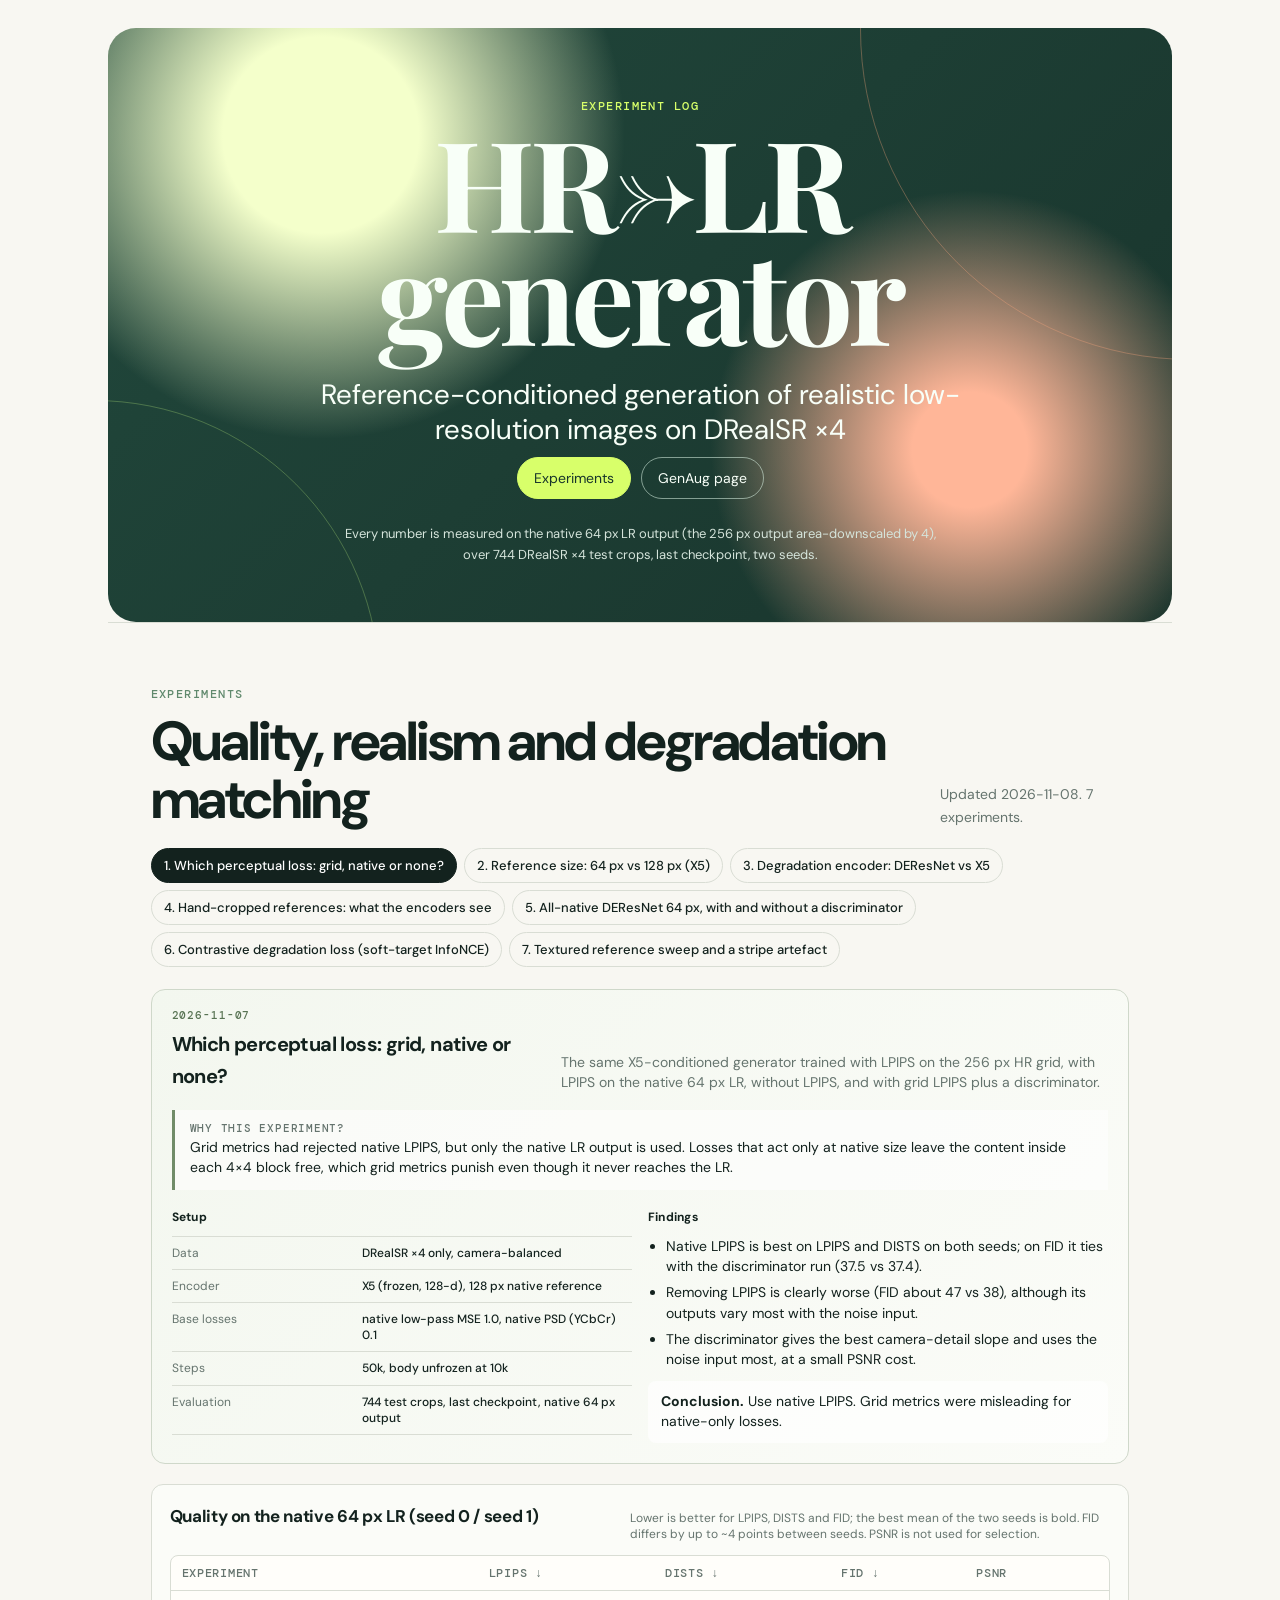
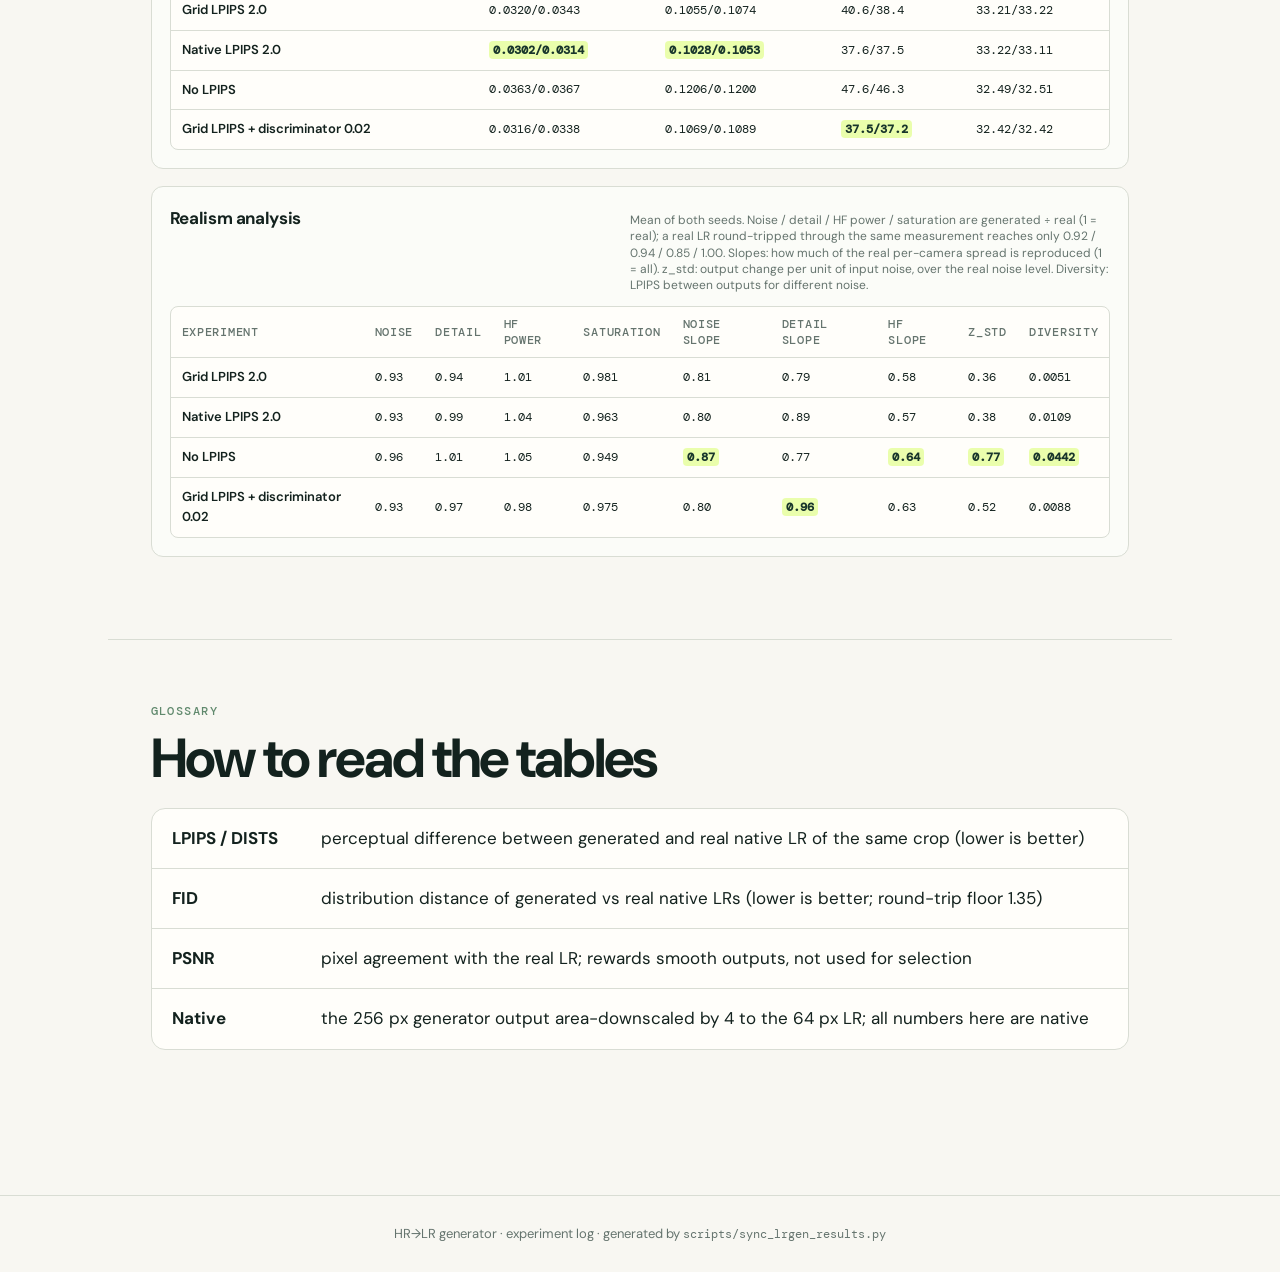
==== lrgen.html @ 0b450089 "Add HR->LR generator experiment log page lrgen.html lists seven lr_generation experiments (perceptua" ====
<!doctype html>
<html lang="en">
  <head>
    <meta charset="utf-8">
    <meta name="viewport" content="width=device-width, initial-scale=1">
    <meta name="description" content="Experiment log of the HR-to-LR degradation generator: native-resolution quality, realism and degradation-matching results.">
    <title>HR→LR Experiment Log</title>
    <link rel="stylesheet" href="assets/site.css">
    <link rel="stylesheet" href="assets/lrgen/lrgen.css">
  </head>
  <body>
    <main>
      <section class="hero lrgen-hero">
        <p class="eyebrow">EXPERIMENT LOG</p>
        <h1>HR→LR generator</h1>
        <p class="subtitle">Reference-conditioned generation of realistic low-resolution images on DRealSR ×4</p>
        <div class="actions">
          <a class="button primary" href="#log">Experiments</a>
          <a class="button" href="index.html">GenAug page</a>
        </div>
        <p class="preview-note">Every number is measured on the native 64 px LR output (the 256 px output area-downscaled by 4), over 744 DRealSR ×4 test crops, last checkpoint, two seeds.</p>
      </section>

      <section id="log" class="content-section">
        <div class="section-heading">
          <div>
            <p class="section-label">Experiments</p>
            <h2>Quality, realism and degradation matching</h2>
          </div>
          <p id="generated" class="caption"></p>
        </div>
        <div id="experiment-nav" class="chip-group lrgen-nav" role="tablist" aria-label="Experiments"></div>
        <div id="experiment" aria-live="polite"><p class="loading">Loading experiments…</p></div>
      </section>

      <section class="content-section">
        <p class="section-label">Glossary</p>
        <h2>How to read the tables</h2>
        <div class="table-wrap"><table><tbody id="glossary"></tbody></table></div>
      </section>
    </main>
    <footer>HR→LR generator · experiment log · generated by <code>scripts/sync_lrgen_results.py</code></footer>
    <script src="assets/lrgen/lrgen.js"></script>
  </body>
</html>
---- assets/site.css ----
@import url('https://fonts.googleapis.com/css2?family=DM+Mono:wght@400;500&family=DM+Sans:wght@400;500;600;700&family=Playfair+Display:wght@600;700&display=swap');

:root { --ink:#13221e; --muted:#65746e; --paper:#f8f7f2; --lime:#d8ff6a; --orange:#ff8a5b; --line:#d9ddd4; --card:#fffefa; }
* { box-sizing:border-box; }
html { scroll-behavior:smooth; }
body { margin:0; color:var(--ink); background:var(--paper); font:17px/1.6 "DM Sans",sans-serif; }
main { max-width:1120px; margin:auto; padding:28px 28px 80px; }
.hero { min-height:565px; padding:112px 9% 72px; text-align:center; border-radius:28px; overflow:hidden; position:relative; background:radial-gradient(circle at 20% 18%, #f4ffcb 0 10%, transparent 31%),radial-gradient(circle at 81% 71%, #ffb698 0 6%, transparent 27%),linear-gradient(135deg,#21483c,#19342c); color:#f8fff8; }
.hero:before,.hero:after { content:""; position:absolute; border:1px solid #caff8344; border-radius:50%; width:570px; height:570px; left:-300px; bottom:-350px; }.hero:after{left:auto;bottom:auto;right:-350px;top:-330px;width:660px;height:660px;border-color:#ffa97e55}.hero>*{position:relative;z-index:1}
.eyebrow,.section-label { margin:0 0 13px; color:#60896d; font:500 12px/1 "DM Mono",monospace; letter-spacing:.12em; text-transform:uppercase; }.hero .eyebrow { color:var(--lime); }
h1,h2 { letter-spacing:-.04em; line-height:1.05; } h1 { margin:0; font:700 clamp(64px,11vw,126px)/.9 "Playfair Display",serif; } h2 { margin:0 0 20px; font-size:clamp(32px,5vw,55px); }
.subtitle { max-width:680px; margin:25px auto 10px; font-size:clamp(20px,3vw,28px); line-height:1.25; }.authors,.preview-note { color:#d5e4db; }.authors { margin:0 0 32px; }.preview-note { max-width:610px; margin:25px auto 0; font-size:13px; }
.actions { display:flex; justify-content:center; flex-wrap:wrap; gap:10px; }.button { padding:9px 16px; border:1px solid #dff7e888; border-radius:100px; color:inherit; text-decoration:none; font-size:14px; }.button.primary{background:var(--lime);border-color:var(--lime);color:#18352b}.button.disabled{opacity:.54;cursor:not-allowed}
.teaser { display:grid; grid-template-columns:1fr 1.2fr; align-items:center; gap:55px; margin:54px 0; padding:52px; background:var(--card); border:1px solid var(--line); border-radius:22px; }.teaser h2{font-size:38px}.teaser p:not(.section-label){color:var(--muted)}
.pipeline { display:flex; align-items:center; justify-content:center; gap:10px; font-family:"DM Mono",monospace; text-align:center; }.node,.model { min-width:82px; padding:15px 10px; border-radius:14px; }.node span{display:block;font-size:28px;font-weight:500}.node small,.model small{font:11px "DM Sans",sans-serif}.hr{background:#d8ff6a}.lr{background:#ffcab1}.model{background:#1c4035;color:#fff;box-shadow:7px 7px 0 var(--orange)}.output{background:#d5e8dc}.plus,.arrow{font-size:24px;color:var(--muted)}
.content-section { padding:65px 4%; border-top:1px solid var(--line); }.abstract { max-width:900px; }.content-section>p:not(.section-label),.section-heading>p,.caption { color:var(--muted); }.section-heading { display:flex; justify-content:space-between; gap:30px; align-items:end; }.section-heading>p{max-width:290px;margin:0 0 20px}.gallery { display:grid; grid-template-columns:repeat(3,1fr); gap:18px; }.sample { margin:0; }.image-placeholder { aspect-ratio:1.25; display:grid; place-content:center; text-align:center; color:#ffffffcc; font:500 18px/1.25 "DM Mono",monospace; border-radius:14px; }.sample-one .image-placeholder{background:linear-gradient(135deg,#254b42,#83a84e)}.sample-two .image-placeholder{background:linear-gradient(135deg,#785d58,#d29f73)}.sample-three .image-placeholder{background:linear-gradient(135deg,#302d49,#9b78ad)}figcaption{margin-top:8px;font-size:14px;color:var(--muted)}
.table-wrap{overflow:auto;border:1px solid var(--line);border-radius:14px;background:var(--card)}table{border-collapse:collapse;width:100%;min-width:560px}th,td{padding:16px 20px;text-align:left;border-bottom:1px solid var(--line)}th{font:500 12px "DM Mono",monospace;letter-spacing:.06em;text-transform:uppercase;color:var(--muted)}tbody tr:last-child td{border:0}.caption{font-size:14px}.caption code{font-family:"DM Mono",monospace;font-size:12px}
.resource-grid{display:grid;grid-template-columns:repeat(4,1fr);gap:12px}.resource-grid>a,.resource-disabled{padding:19px;border:1px solid var(--line);border-radius:12px;background:var(--card);text-decoration:none;color:var(--ink)}.resource-grid>a:hover{transform:translateY(-2px);border-color:#83a84e}.resource-grid strong,.resource-grid span{display:block}.resource-grid span{margin-top:5px;color:var(--muted);font-size:13px;line-height:1.35}.resource-disabled{opacity:.54}footer{padding:28px;text-align:center;color:var(--muted);font-size:13px;border-top:1px solid var(--line)}
.explorer{margin-top:25px;padding:25px;border:1px solid var(--line);border-radius:18px;background:var(--card)}.explorer-controls{display:flex;gap:20px;align-items:end;flex-wrap:wrap;padding-bottom:22px;border-bottom:1px solid var(--line)}.control-label{display:block;margin-bottom:8px;color:var(--muted);font:500 11px/1 "DM Mono",monospace;letter-spacing:.08em;text-transform:uppercase}.chip-group{display:flex;gap:7px;flex-wrap:wrap}.chip{padding:8px 12px;border:1px solid var(--line);border-radius:999px;background:var(--paper);color:var(--ink);font:500 13px "DM Sans",sans-serif;cursor:pointer}.chip:hover,.chip.selected{background:var(--ink);border-color:var(--ink);color:#fff}select{min-width:135px;padding:8px 12px;border:1px solid var(--line);border-radius:8px;background:var(--paper);color:var(--ink);font:500 13px "DM Sans",sans-serif}.experiment-summary{padding:25px 0 18px}.result-kicker{margin:0 0 15px;color:var(--muted);font:13px "DM Mono",monospace}.result-tabs{display:flex;gap:4px;padding:4px;border-radius:10px;background:#edf1e8;width:max-content}.result-tab{padding:7px 13px;border:0;border-radius:7px;background:transparent;color:var(--muted);font:600 13px "DM Sans",sans-serif;cursor:pointer}.result-tab.active{background:var(--card);color:var(--ink);box-shadow:0 1px 3px #1b2d241c}.experiment-assets{display:block}.comparison-section{margin-bottom:17px;padding:18px;border:1px solid var(--line);border-radius:12px;background:#fbfcf8}.comparison-heading{display:flex;gap:18px;justify-content:space-between;align-items:baseline;margin-bottom:13px}.comparison-heading h3{margin:0;font-size:17px;letter-spacing:-.02em}.comparison-heading p{max-width:480px;margin:0;color:var(--muted);font-size:12px;line-height:1.35}.metric-table-wrap{overflow:auto;border:1px solid var(--line);border-radius:8px;background:var(--card)}.metric-table-wrap table{min-width:420px;font-size:13px}.metric-table-wrap th,.metric-table-wrap td{padding:9px 11px}.metric-table-wrap td:not(:first-child){font-family:"DM Mono",monospace;font-size:12px}.metric-table-wrap .metric-name{font-family:"DM Sans",sans-serif;font-weight:600}.metric-details{border:1px solid var(--line);border-radius:12px;background:#fbfcf8}.metric-details summary{padding:14px 17px;cursor:pointer;font-size:14px;font-weight:600}.detail-layout{display:grid;grid-template-columns:repeat(2,minmax(0,1fr));gap:15px;padding:0 17px 17px}.metric-section{padding:14px;border:1px solid var(--line);border-radius:10px;background:var(--paper)}.metric-section h3{margin:0 0 12px;font-size:14px;letter-spacing:-.01em}.result-figure{margin:0;padding:10px;border:1px solid var(--line);border-radius:12px;background:var(--paper)}.result-figure.qualitative{max-width:100%}.result-figure img{display:block;width:100%;height:auto;border-radius:7px}.result-figure figcaption{margin:8px 3px 2px}.asset-note,.loading{margin:0;padding:22px;border-radius:10px;background:#f1f3ee;color:var(--muted);font-size:14px}
.experiment-card{margin:0 0 20px;padding:20px;border:1px solid #cfd8ca;border-radius:14px;background:linear-gradient(135deg,#f3f7ef,#fbfcf8)}.experiment-card-heading{display:grid;grid-template-columns:minmax(210px,.8fr) minmax(0,1.2fr);gap:24px;align-items:end}.card-eyebrow{margin:0 0 7px;color:#587353;font:500 11px/1 "DM Mono",monospace;letter-spacing:.08em;text-transform:uppercase}.experiment-card h3{margin:0;font-size:20px;letter-spacing:-.03em}.experiment-card-heading>p{margin:0;color:var(--muted);font-size:14px;line-height:1.45}.experiment-purpose{margin:18px 0;padding:13px 15px;border-left:3px solid #718c69;background:#ffffff8c}.experiment-purpose span{display:block;margin-bottom:4px;color:var(--muted);font:500 11px/1 "DM Mono",monospace;letter-spacing:.07em;text-transform:uppercase}.experiment-purpose p{margin:0;font-size:14px;line-height:1.4}.recipe-columns{display:grid;grid-template-columns:repeat(2,minmax(0,1fr));gap:16px}.recipe-columns h4{margin:0 0 8px;font-size:12px;letter-spacing:.02em}.recipe-list{margin:0;border-top:1px solid var(--line)}.recipe-item{display:grid;grid-template-columns:minmax(110px,.8fr) minmax(0,1.2fr);gap:10px;padding:8px 0;border-bottom:1px solid var(--line);font-size:12px;line-height:1.35}.recipe-item dt{color:var(--muted)}.recipe-item dd{margin:0;font-weight:500}@media(max-width:640px){.experiment-card-heading,.recipe-columns{grid-template-columns:1fr}.experiment-card-heading{gap:12px}.recipe-item{grid-template-columns:1fr;gap:2px}}
.experiment-record{margin-top:18px;border-top:1px solid var(--line)}.experiment-record summary{padding:14px 0 2px;cursor:pointer;font-size:13px;font-weight:600}.experiment-record section{padding:14px 0;border-bottom:1px solid var(--line)}.experiment-record h4{margin:0 0 7px;font-size:13px}.experiment-record p,.experiment-record li{color:var(--muted);font-size:13px;line-height:1.45}.experiment-record p{margin:0 0 7px}.experiment-record ul{margin:0;padding-left:19px}.experiment-record li+li{margin-top:4px}
@media(max-width:760px){main{padding:12px 12px 50px}.hero{min-height:auto;padding:85px 24px 55px;border-radius:18px}.teaser{grid-template-columns:1fr;padding:32px 25px;gap:28px}.pipeline{flex-wrap:wrap}.arrow{display:none}.section-heading,.comparison-heading{display:block}.comparison-heading p{margin-top:8px}.gallery,.resource-grid,.detail-layout{grid-template-columns:1fr}.content-section{padding:46px 4%}.explorer{padding:17px}}
---- assets/lrgen/lrgen.css ----
/* HR->LR experiment log (lrgen.html); builds on site.css. */
.lrgen-hero { min-height: 0; padding: 72px 9% 56px; }
.lrgen-nav { margin: 0 0 22px; }
.lrgen-nav .chip { text-align: left; }
.lrgen-findings { margin: 0; padding-left: 18px; font-size: 14px; line-height: 1.45; }
.lrgen-findings li { margin-bottom: 6px; }
.lrgen-verdict { margin: 12px 0 0; padding: 11px 13px; border-radius: 8px; background: #ffffffb3; font-size: 14px; line-height: 1.4; }
.lrgen-figures { display: grid; grid-template-columns: repeat(auto-fit, minmax(min(100%, 420px), 1fr)); gap: 16px; margin-top: 18px; }
.metric-table-wrap td strong { color: #18352b; background: #d8ff6a88; padding: 1px 4px; border-radius: 4px; }
footer code { font-family: "DM Mono", monospace; font-size: 12px; }
@media (max-width: 760px) {
  .lrgen-hero { padding: 48px 16px 40px; }
  .comparison-heading { flex-direction: column; }
}
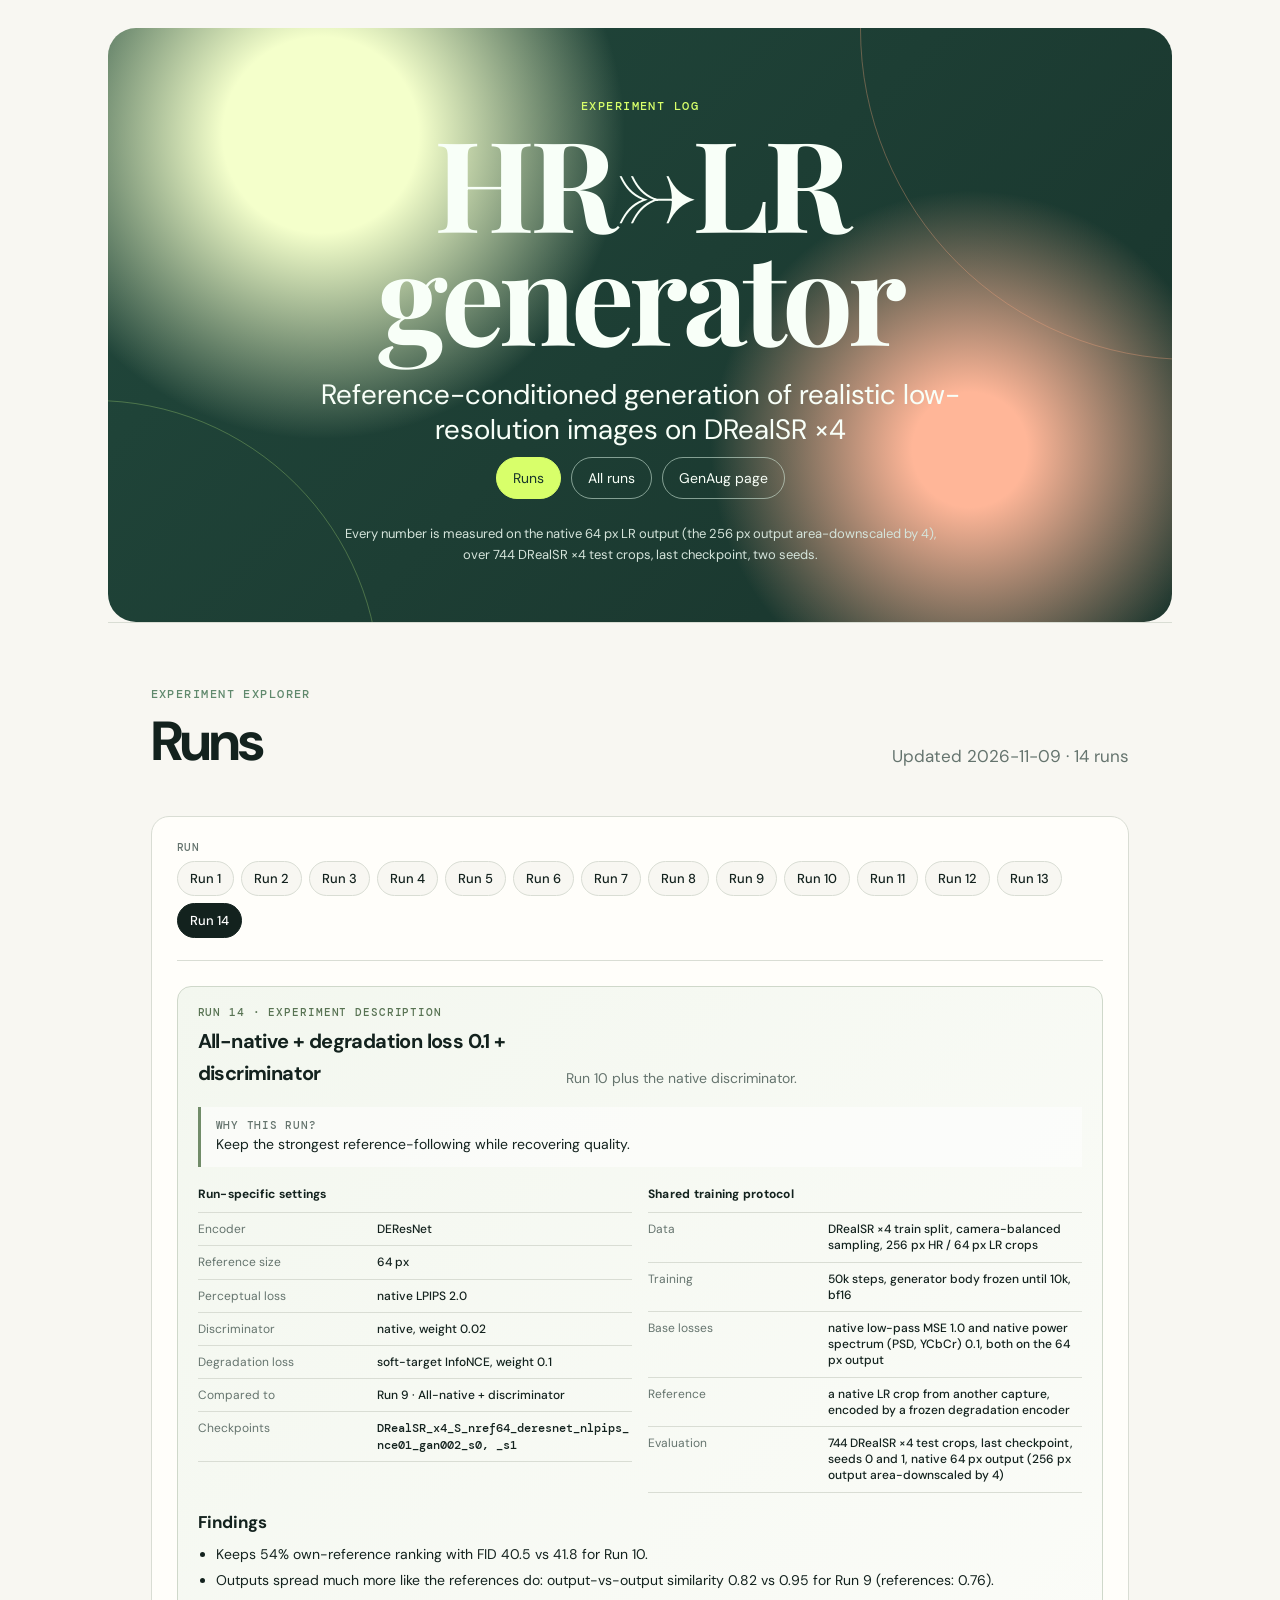
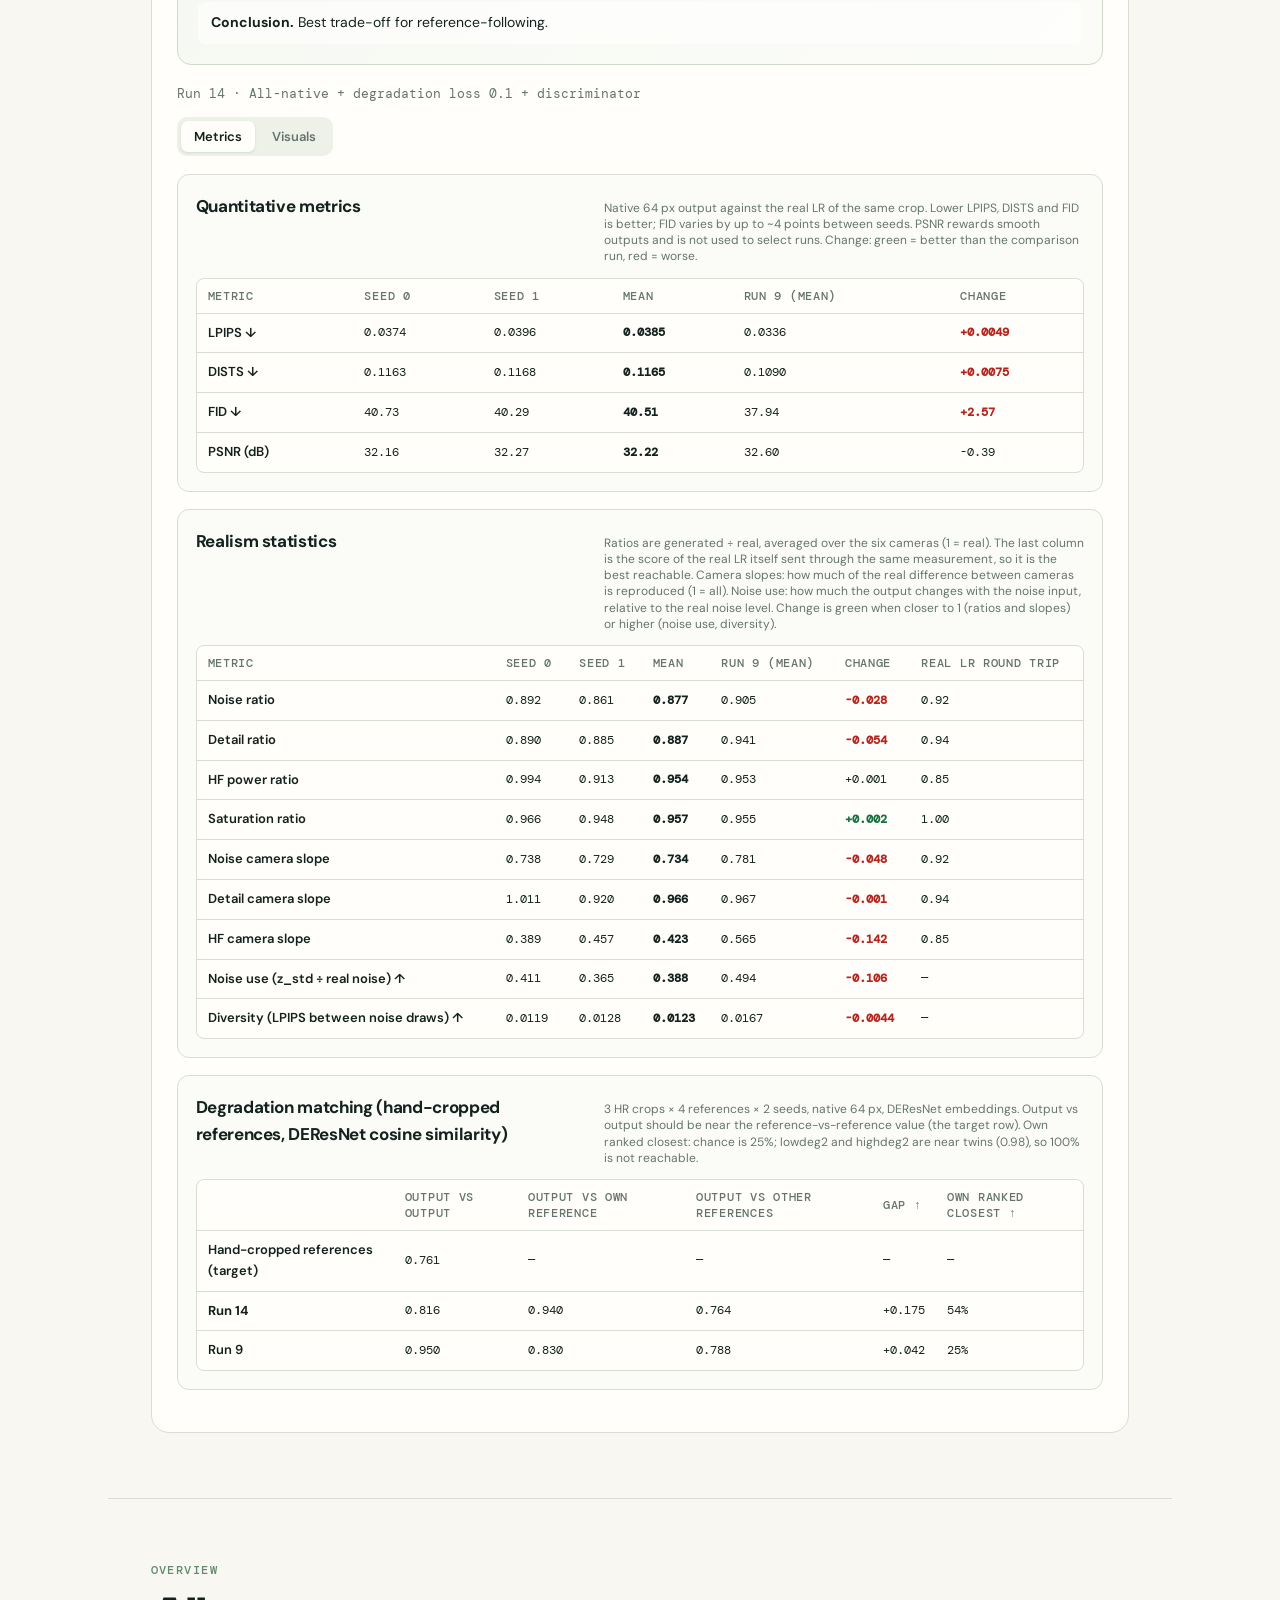
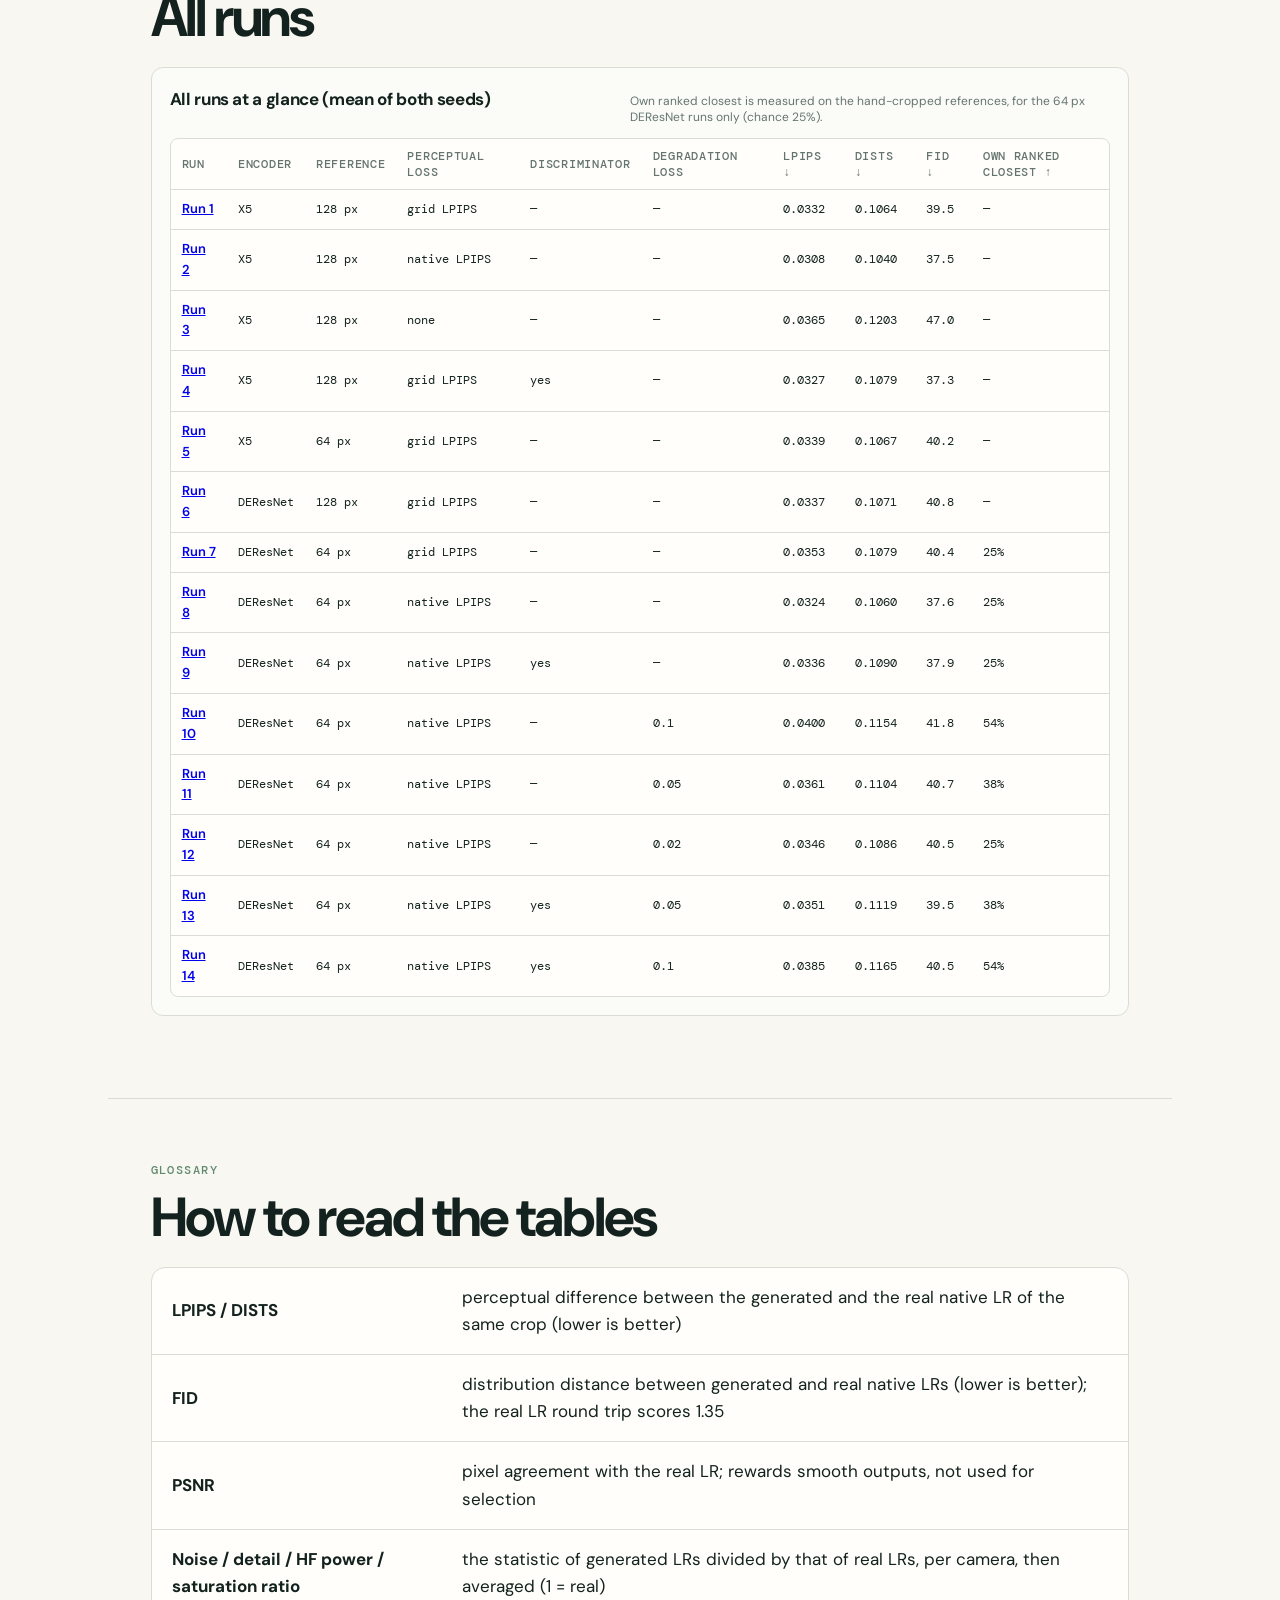
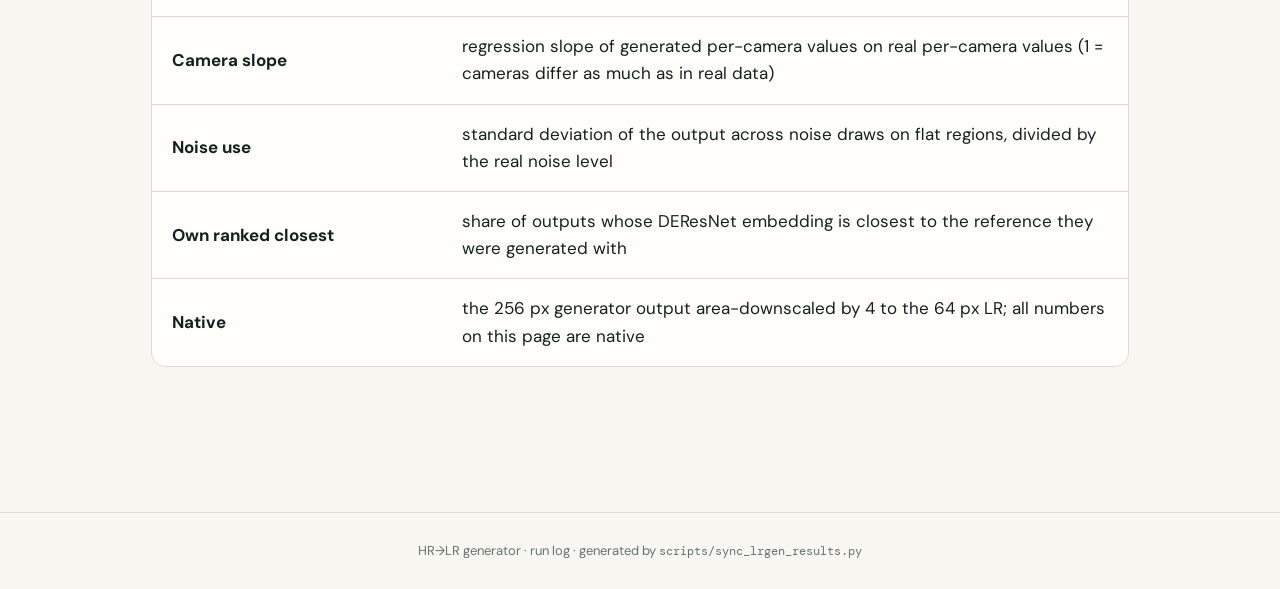
==== commit 8c580087: "HR->LR log: one tab per run with metrics, realism and visual sweeps Restructure lrgen.html like the " ====
--- a/lrgen.html
+++ b/lrgen.html
@@ -3,8 +3,8 @@
   <head>
     <meta charset="utf-8">
     <meta name="viewport" content="width=device-width, initial-scale=1">
-    <meta name="description" content="Experiment log of the HR-to-LR degradation generator: native-resolution quality, realism and degradation-matching results.">
-    <title>HR→LR Experiment Log</title>
+    <meta name="description" content="Run log of the HR-to-LR degradation generator: per-run settings, native-resolution metrics, realism statistics and visual sweeps.">
+    <title>HR→LR Run Log</title>
     <link rel="stylesheet" href="assets/site.css">
     <link rel="stylesheet" href="assets/lrgen/lrgen.css">
   </head>
@@ -15,22 +15,34 @@
         <h1>HR→LR generator</h1>
         <p class="subtitle">Reference-conditioned generation of realistic low-resolution images on DRealSR ×4</p>
         <div class="actions">
-          <a class="button primary" href="#log">Experiments</a>
+          <a class="button primary" href="#results">Runs</a>
+          <a class="button" href="#overview-section">All runs</a>
           <a class="button" href="index.html">GenAug page</a>
         </div>
         <p class="preview-note">Every number is measured on the native 64 px LR output (the 256 px output area-downscaled by 4), over 744 DRealSR ×4 test crops, last checkpoint, two seeds.</p>
       </section>
 
-      <section id="log" class="content-section">
+      <section id="results" class="content-section experiments">
         <div class="section-heading">
           <div>
-            <p class="section-label">Experiments</p>
-            <h2>Quality, realism and degradation matching</h2>
+            <p class="section-label">Experiment explorer</p>
+            <h2>Runs</h2>
           </div>
-          <p id="generated" class="caption"></p>
+          <p id="generated"></p>
         </div>
-        <div id="experiment-nav" class="chip-group lrgen-nav" role="tablist" aria-label="Experiments"></div>
-        <div id="experiment" aria-live="polite"><p class="loading">Loading experiments…</p></div>
+        <div class="explorer" aria-live="polite">
+          <div class="explorer-controls">
+            <div><span class="control-label">Run</span><div id="run-controls" class="chip-group"></div></div>
+          </div>
+          <div id="experiment-summary" class="experiment-summary"><p class="loading">Loading runs…</p></div>
+          <div id="experiment-assets" class="experiment-assets"></div>
+        </div>
+      </section>
+
+      <section id="overview-section" class="content-section">
+        <p class="section-label">Overview</p>
+        <h2>All runs</h2>
+        <div id="overview"></div>
       </section>
 
       <section class="content-section">
@@ -39,7 +51,7 @@
         <div class="table-wrap"><table><tbody id="glossary"></tbody></table></div>
       </section>
     </main>
-    <footer>HR→LR generator · experiment log · generated by <code>scripts/sync_lrgen_results.py</code></footer>
+    <footer>HR→LR generator · run log · generated by <code>scripts/sync_lrgen_results.py</code></footer>
     <script src="assets/lrgen/lrgen.js"></script>
   </body>
 </html>
--- a/assets/lrgen/lrgen.css
+++ b/assets/lrgen/lrgen.css
@@ -1,13 +1,17 @@
-/* HR->LR experiment log (lrgen.html); builds on site.css. */
+/* HR->LR run log (lrgen.html); builds on site.css. */
 .lrgen-hero { min-height: 0; padding: 72px 9% 56px; }
-.lrgen-nav { margin: 0 0 22px; }
-.lrgen-nav .chip { text-align: left; }
+.lrgen-result { margin-top: 16px; }
+.lrgen-result h4 { margin: 0 0 8px; }
 .lrgen-findings { margin: 0; padding-left: 18px; font-size: 14px; line-height: 1.45; }
 .lrgen-findings li { margin-bottom: 6px; }
 .lrgen-verdict { margin: 12px 0 0; padding: 11px 13px; border-radius: 8px; background: #ffffffb3; font-size: 14px; line-height: 1.4; }
-.lrgen-figures { display: grid; grid-template-columns: repeat(auto-fit, minmax(min(100%, 420px), 1fr)); gap: 16px; margin-top: 18px; }
-.metric-table-wrap td strong { color: #18352b; background: #d8ff6a88; padding: 1px 4px; border-radius: 4px; }
-footer code { font-family: "DM Mono", monospace; font-size: 12px; }
+.lrgen-figures { display: grid; grid-template-columns: repeat(auto-fill, minmax(min(100%, 300px), 1fr)); gap: 14px; margin-top: 14px; }
+.lrgen-figures.wide { grid-template-columns: repeat(auto-fill, minmax(min(100%, 440px), 1fr)); }
+.lrgen-figures img { width: 100%; height: auto; display: block; }
+.metric-table-wrap td strong { font-weight: 700; }
+.metric-table-wrap .up { color: #17713f; font-weight: 600; }
+.metric-table-wrap .down { color: #b3261e; font-weight: 600; }
+.recipe-list code, footer code { font-family: "DM Mono", monospace; font-size: 12px; word-break: break-all; }
 @media (max-width: 760px) {
   .lrgen-hero { padding: 48px 16px 40px; }
   .comparison-heading { flex-direction: column; }
